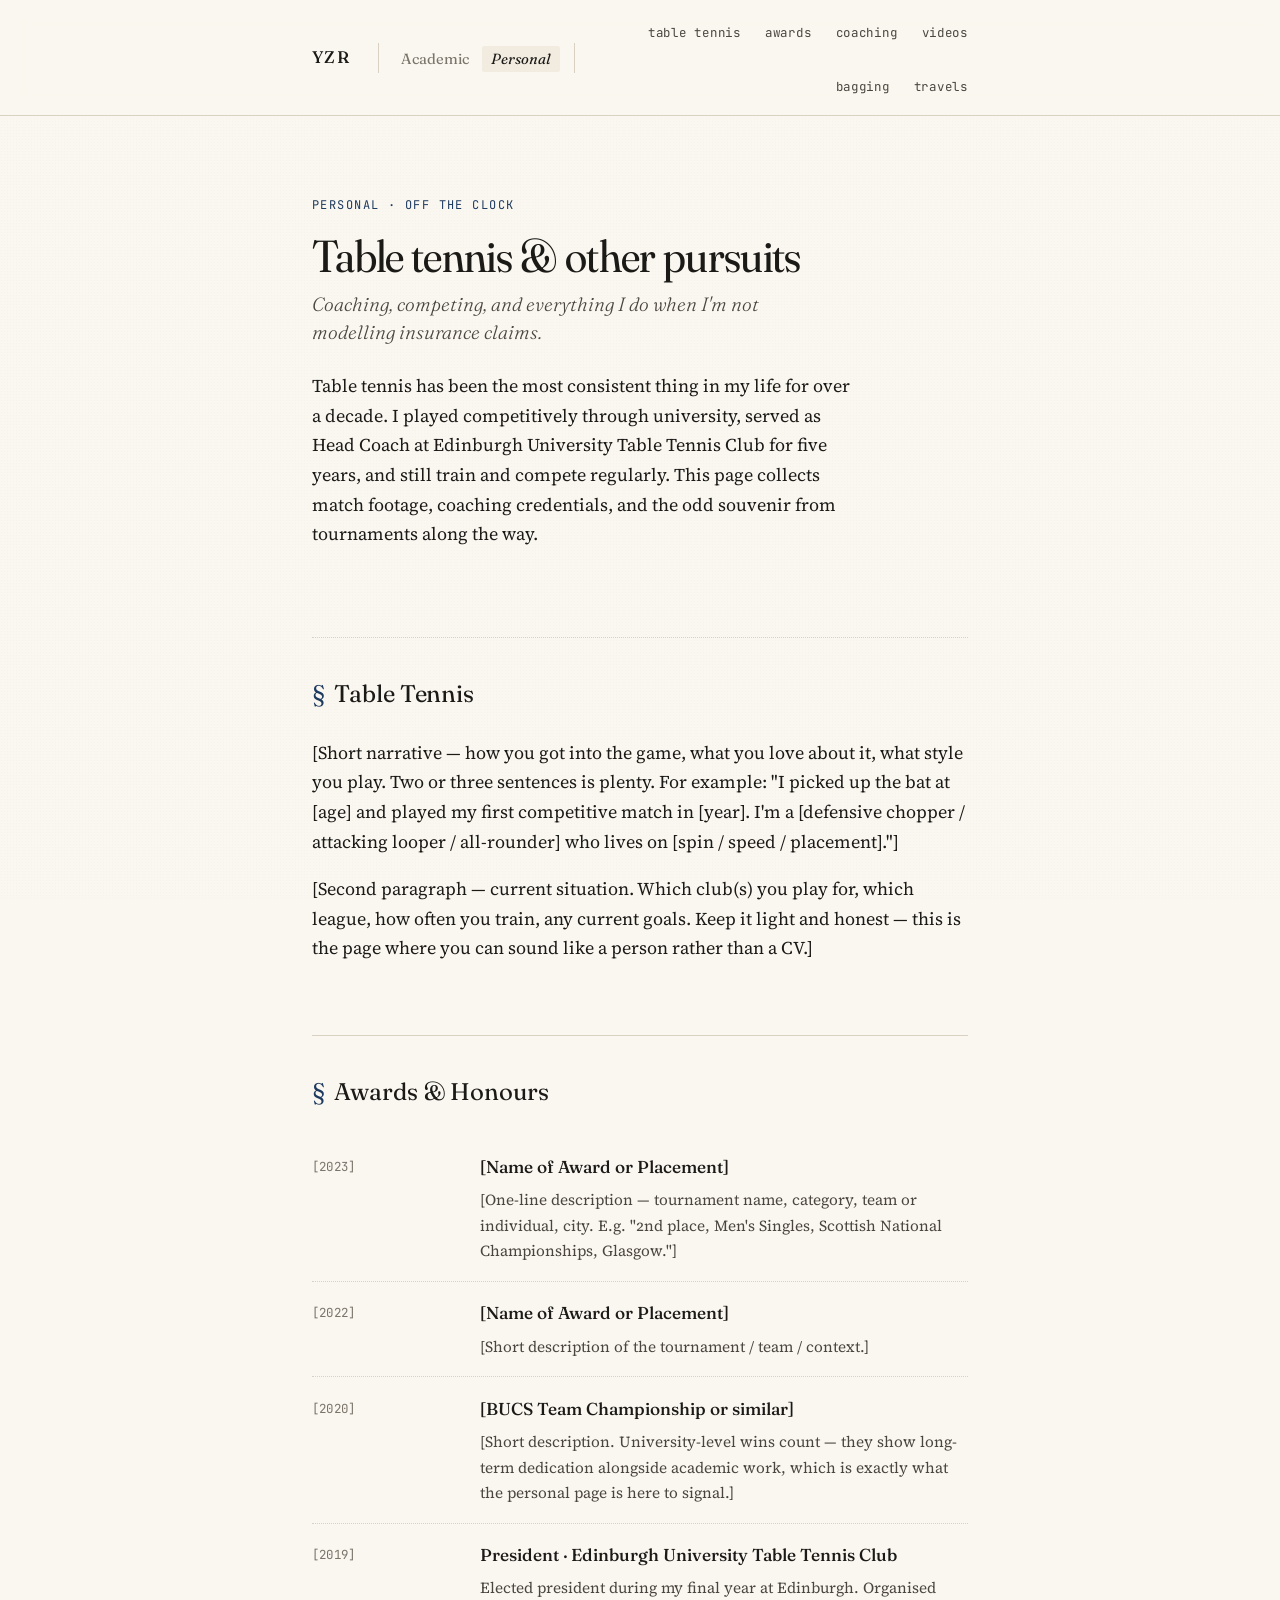
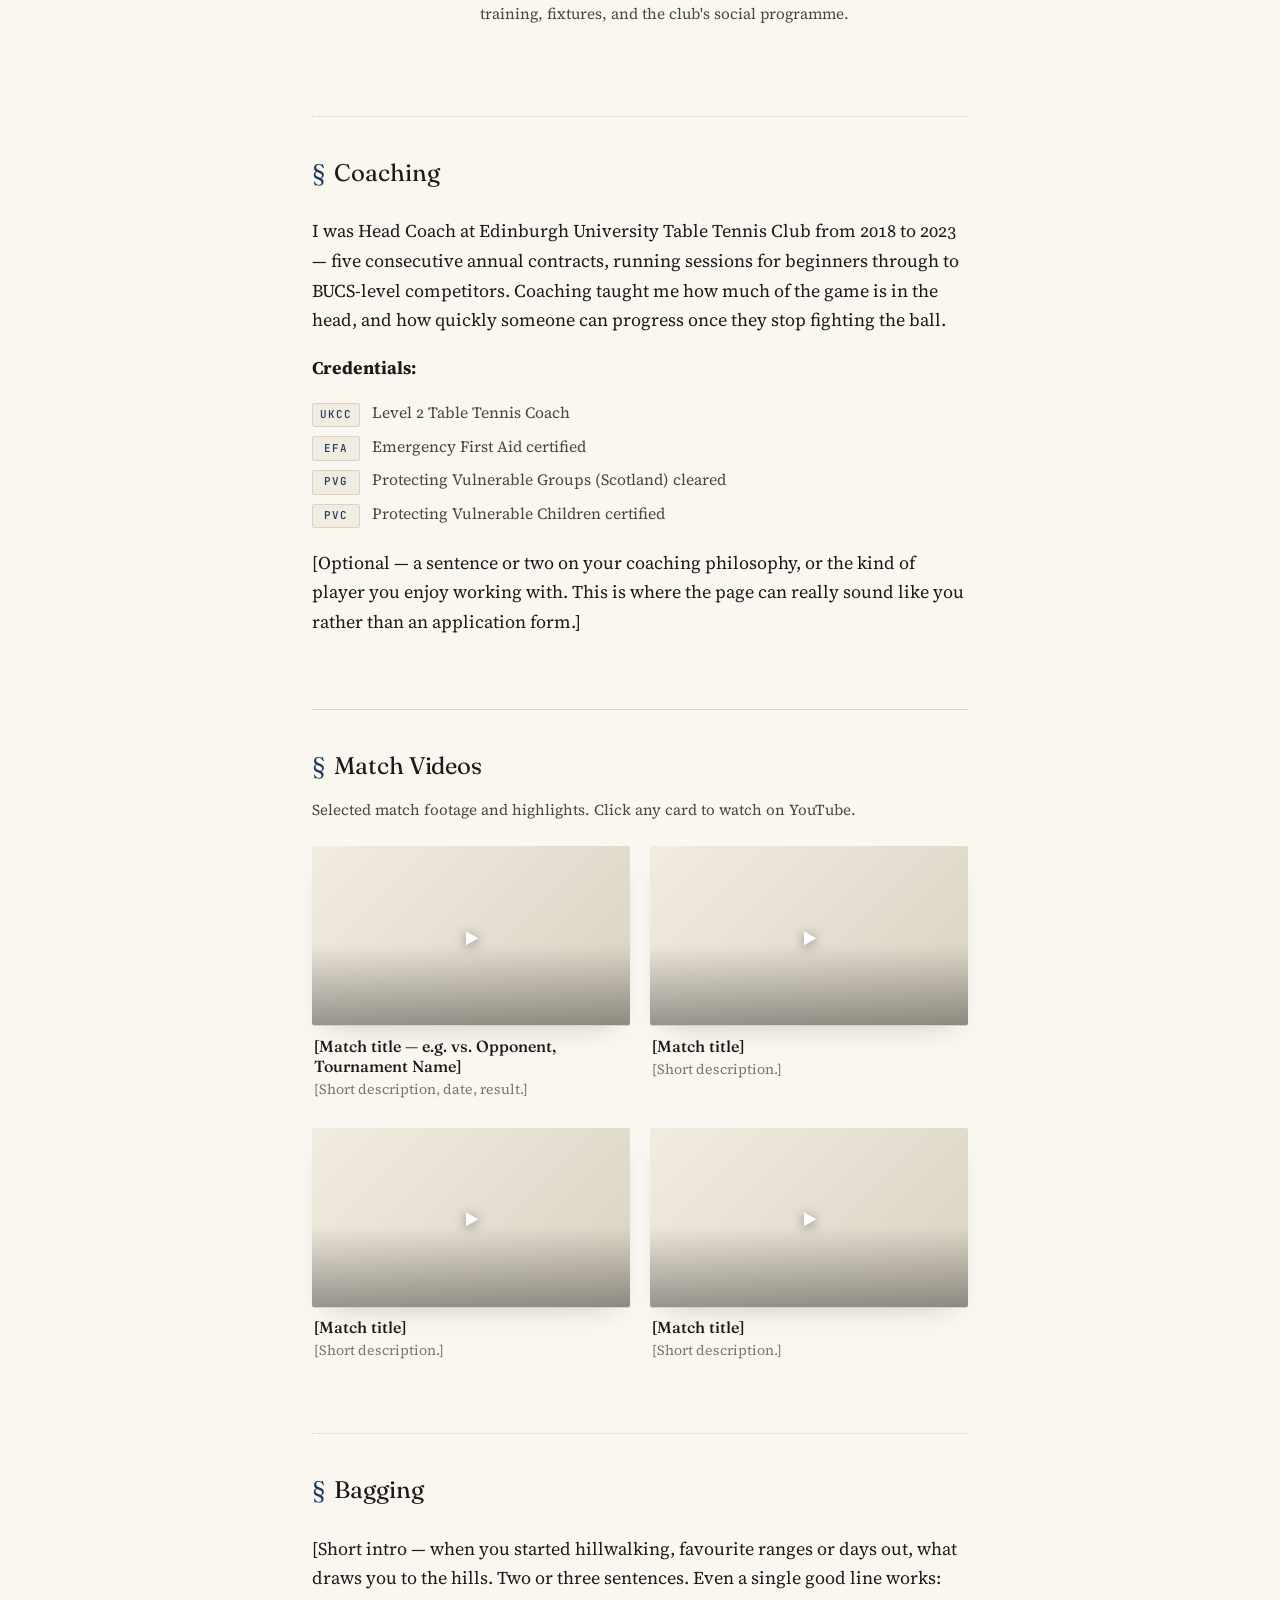
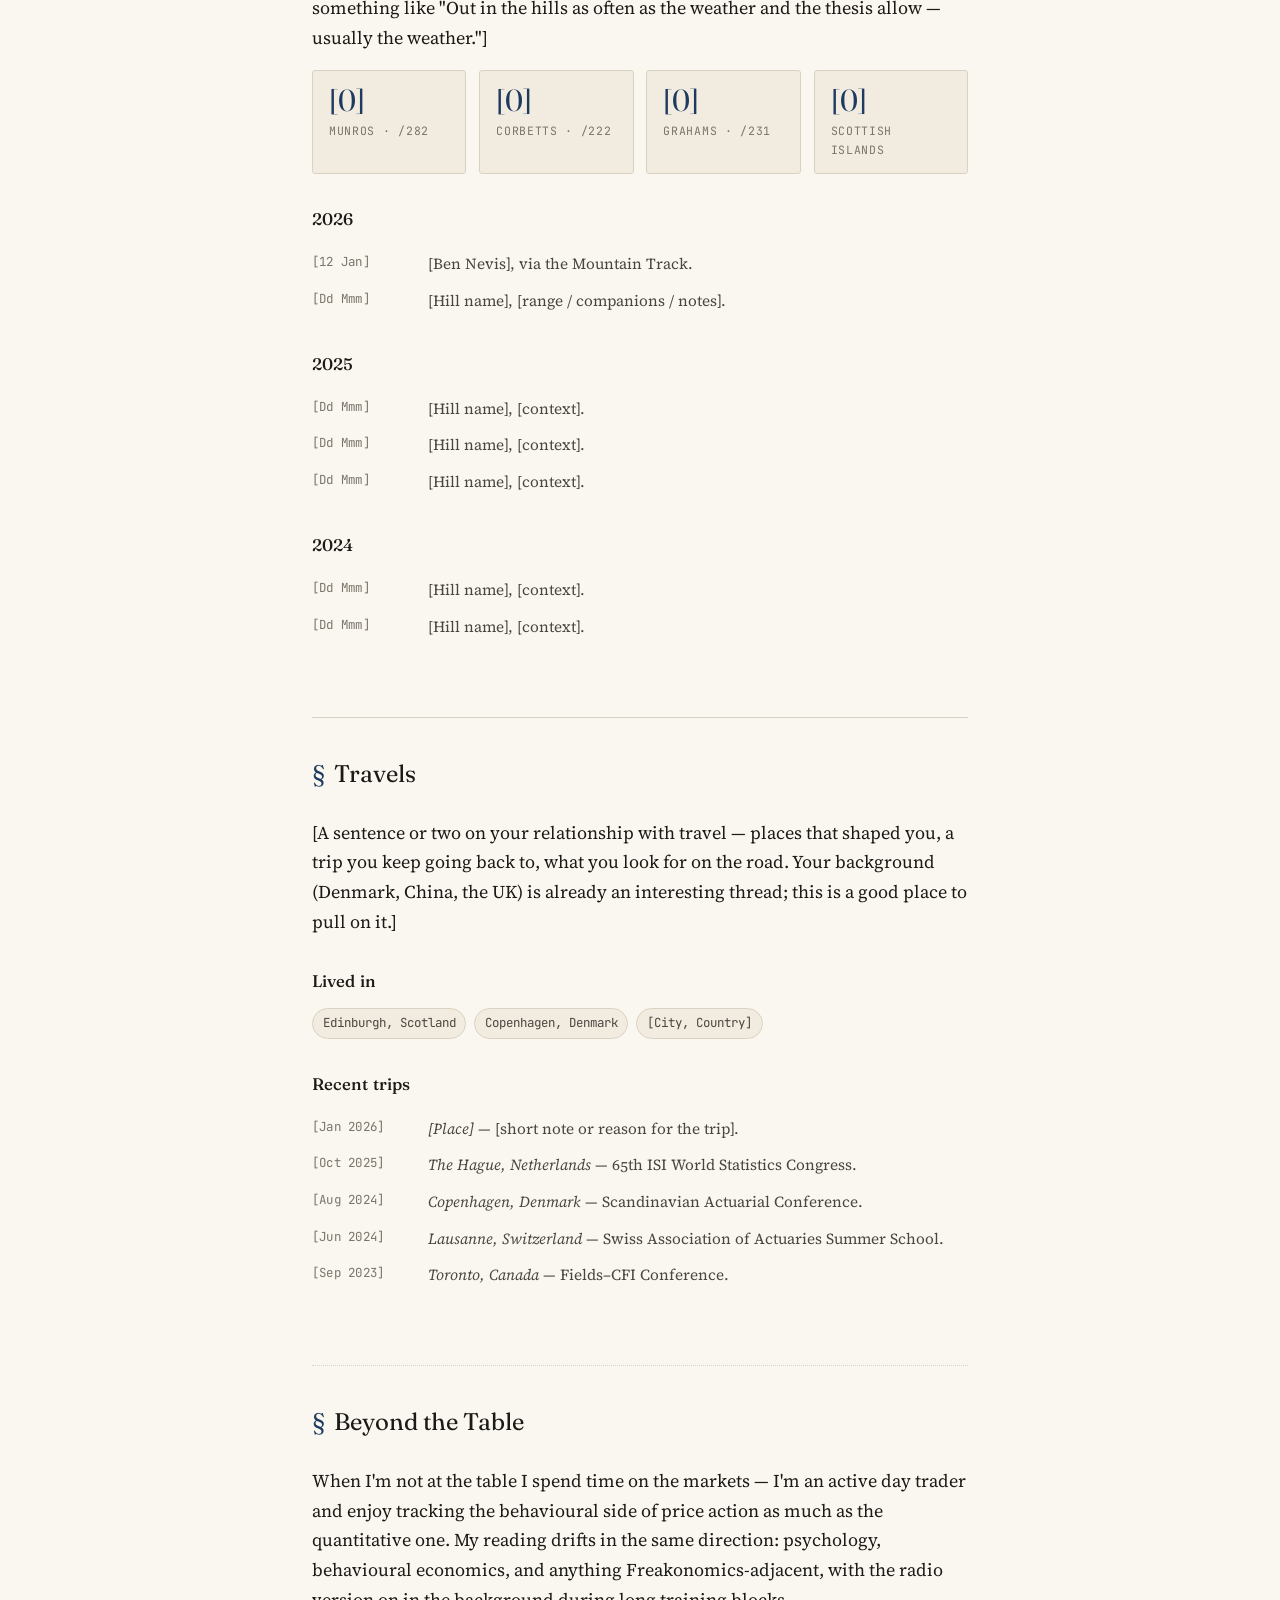
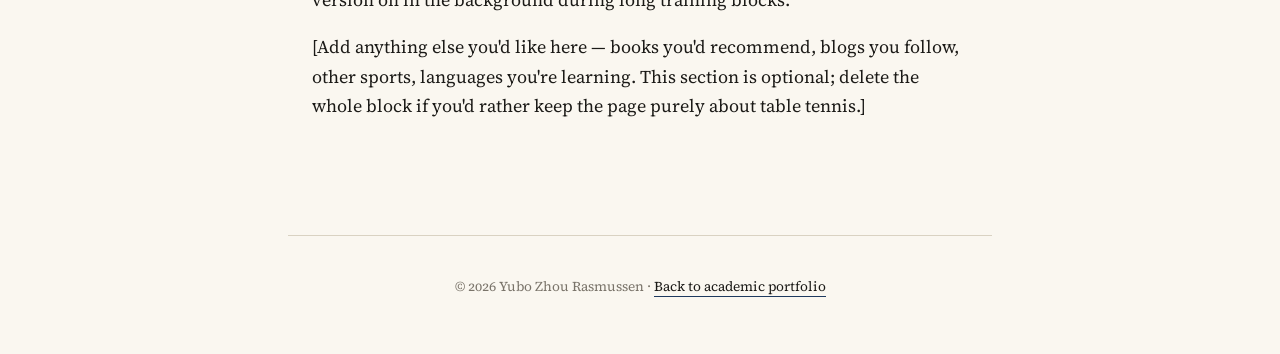
==== personal.html @ cff08b6f "Add files via upload" ====
<!doctype html>
<html lang="en">
<head>
    <meta charset="utf-8">
    <meta name="viewport" content="width=device-width, initial-scale=1">

    <title>Yubo Zhou Rasmussen — Personal</title>
    <meta name="description" content="Table tennis, coaching, and life outside the PhD.">

    <link rel="preconnect" href="https://fonts.googleapis.com">
    <link rel="preconnect" href="https://fonts.gstatic.com" crossorigin>
    <link href="https://fonts.googleapis.com/css2?family=Fraunces:ital,opsz,wght@0,9..144,300..700;1,9..144,300..600&family=Source+Serif+4:ital,opsz,wght@0,8..60,300..700;1,8..60,300..600&family=JetBrains+Mono:wght@400;500&display=swap" rel="stylesheet">

    <link rel="stylesheet" href="style.css">
</head>
<body>

<header class="site-header">
    <nav class="site-nav" aria-label="Primary">
        <a href="index.html" class="nav-brand">YZR</a>
        <ul class="nav-tabs">
            <li><a href="index.html">Academic</a></li>
            <li><a href="personal.html" class="is-current">Personal</a></li>
        </ul>
        <ul class="nav-links">
            <li><a href="#table-tennis">Table Tennis</a></li>
            <li><a href="#awards">Awards</a></li>
            <li><a href="#coaching">Coaching</a></li>
            <li><a href="#videos">Videos</a></li>
            <li><a href="#bagging">Bagging</a></li>
            <li><a href="#travels">Travels</a></li>
        </ul>
    </nav>
</header>

<main id="top">

    <!-- ======================================================
         Intro
         ====================================================== -->
    <section class="intro intro-personal">
        <div class="intro-text">
            <p class="eyebrow">Personal · Off the clock</p>
            <h1 class="display-name">Table tennis &amp; other pursuits</h1>
            <p class="tagline">
                Coaching, competing, and everything I do when I'm not modelling insurance claims.
            </p>
            <p class="intro-paragraph">
                Table tennis has been the most consistent thing in my life for over a decade. I played
                competitively through university, served as Head Coach at Edinburgh University Table
                Tennis Club for five years, and still train and compete regularly. This page collects
                match footage, coaching credentials, and the odd souvenir from tournaments along the way.
            </p>
        </div>
    </section>

    <!-- ======================================================
         Table Tennis narrative
         EDIT: rewrite these two paragraphs in your own voice
         ====================================================== -->
    <section id="table-tennis" class="content-section">
        <h2 class="section-heading">Table Tennis</h2>
        <div class="prose">
            <p>
                [Short narrative — how you got into the game, what you love about it, what
                style you play. Two or three sentences is plenty. For example: "I picked up
                the bat at [age] and played my first competitive match in [year]. I'm a
                [defensive chopper / attacking looper / all-rounder] who lives on [spin /
                speed / placement]."]
            </p>
            <p>
                [Second paragraph — current situation. Which club(s) you play for, which league,
                how often you train, any current goals. Keep it light and honest — this is the
                page where you can sound like a person rather than a CV.]
            </p>
        </div>
    </section>

    <!-- ======================================================
         Awards & honours
         EDIT: replace the example entries with your real awards.
         Duplicate any <li class="award-item"> to add more.
         ====================================================== -->
    <section id="awards" class="content-section">
        <h2 class="section-heading">Awards &amp; Honours</h2>
        <ul class="timeline">

            <li class="timeline-item award-item">
                <span class="timeline-date">[2023]</span>
                <div class="timeline-body">
                    <h3 class="timeline-title">[Name of Award or Placement]</h3>
                    <p>
                        [One-line description — tournament name, category, team or individual,
                        city. E.g. "2nd place, Men's Singles, Scottish National Championships,
                        Glasgow."]
                    </p>
                </div>
            </li>

            <li class="timeline-item award-item">
                <span class="timeline-date">[2022]</span>
                <div class="timeline-body">
                    <h3 class="timeline-title">[Name of Award or Placement]</h3>
                    <p>
                        [Short description of the tournament / team / context.]
                    </p>
                </div>
            </li>

            <li class="timeline-item award-item">
                <span class="timeline-date">[2020]</span>
                <div class="timeline-body">
                    <h3 class="timeline-title">[BUCS Team Championship or similar]</h3>
                    <p>
                        [Short description. University-level wins count — they show long-term
                        dedication alongside academic work, which is exactly what the personal
                        page is here to signal.]
                    </p>
                </div>
            </li>

            <li class="timeline-item award-item">
                <span class="timeline-date">[2019]</span>
                <div class="timeline-body">
                    <h3 class="timeline-title">President · Edinburgh University Table Tennis Club</h3>
                    <p>
                        Elected president during my final year at Edinburgh. Organised training,
                        fixtures, and the club's social programme.
                    </p>
                </div>
            </li>

        </ul>
    </section>

    <!-- ======================================================
         Coaching
         ====================================================== -->
    <section id="coaching" class="content-section">
        <h2 class="section-heading">Coaching</h2>
        <div class="prose">
            <p>
                I was Head Coach at Edinburgh University Table Tennis Club from 2018 to 2023
                — five consecutive annual contracts, running sessions for beginners through
                to BUCS-level competitors. Coaching taught me how much of the game is in the
                head, and how quickly someone can progress once they stop fighting the ball.
            </p>
            <p>
                <strong>Credentials:</strong>
            </p>
            <ul class="credential-list">
                <li><span class="credential-badge">UKCC</span> Level 2 Table Tennis Coach</li>
                <li><span class="credential-badge">EFA</span> Emergency First Aid certified</li>
                <li><span class="credential-badge">PVG</span> Protecting Vulnerable Groups (Scotland) cleared</li>
                <li><span class="credential-badge">PVC</span> Protecting Vulnerable Children certified</li>
            </ul>
            <p>
                [Optional — a sentence or two on your coaching philosophy, or the kind of
                player you enjoy working with. This is where the page can really sound like
                you rather than an application form.]
            </p>
        </div>
    </section>

    <!-- ======================================================
         Match videos
         EDIT: swap VIDEO_ID with the 11-character YouTube ID from each URL.
         A URL like https://youtu.be/dQw4w9WgXcQ has ID "dQw4w9WgXcQ".
         To add a video:
           1. Duplicate the <article class="video-card"> block below
           2. Replace the video ID in BOTH the thumbnail URL and the "Watch" link
           3. Update the title and caption
         ====================================================== -->
    <section id="videos" class="content-section">
        <h2 class="section-heading">Match Videos</h2>
        <p class="section-sub">
            Selected match footage and highlights. Click any card to watch on YouTube.
            <!-- Full channel: <a href="https://www.youtube.com/@YOURHANDLE" class="inline-link">@YOURHANDLE</a> -->
        </p>

        <div class="video-grid">

            <article class="video-card">
                <a href="https://www.youtube.com/watch?v=VIDEO_ID_1" target="_blank" rel="noopener" class="video-thumb">
                    <img src="https://img.youtube.com/vi/VIDEO_ID_1/hqdefault.jpg"
                         alt="Thumbnail for [match title]"
                         onerror="this.classList.add('video-thumb-fallback')">
                    <span class="video-play" aria-hidden="true">▶</span>
                </a>
                <div class="video-meta">
                    <h3 class="video-title">
                        <a href="https://www.youtube.com/watch?v=VIDEO_ID_1" target="_blank" rel="noopener">
                            [Match title — e.g. vs. Opponent, Tournament Name]
                        </a>
                    </h3>
                    <p class="video-caption">[Short description, date, result.]</p>
                </div>
            </article>

            <article class="video-card">
                <a href="https://www.youtube.com/watch?v=VIDEO_ID_2" target="_blank" rel="noopener" class="video-thumb">
                    <img src="https://img.youtube.com/vi/VIDEO_ID_2/hqdefault.jpg"
                         alt="Thumbnail for [match title]"
                         onerror="this.classList.add('video-thumb-fallback')">
                    <span class="video-play" aria-hidden="true">▶</span>
                </a>
                <div class="video-meta">
                    <h3 class="video-title">
                        <a href="https://www.youtube.com/watch?v=VIDEO_ID_2" target="_blank" rel="noopener">
                            [Match title]
                        </a>
                    </h3>
                    <p class="video-caption">[Short description.]</p>
                </div>
            </article>

            <article class="video-card">
                <a href="https://www.youtube.com/watch?v=VIDEO_ID_3" target="_blank" rel="noopener" class="video-thumb">
                    <img src="https://img.youtube.com/vi/VIDEO_ID_3/hqdefault.jpg"
                         alt="Thumbnail for [match title]"
                         onerror="this.classList.add('video-thumb-fallback')">
                    <span class="video-play" aria-hidden="true">▶</span>
                </a>
                <div class="video-meta">
                    <h3 class="video-title">
                        <a href="https://www.youtube.com/watch?v=VIDEO_ID_3" target="_blank" rel="noopener">
                            [Match title]
                        </a>
                    </h3>
                    <p class="video-caption">[Short description.]</p>
                </div>
            </article>

            <article class="video-card">
                <a href="https://www.youtube.com/watch?v=VIDEO_ID_4" target="_blank" rel="noopener" class="video-thumb">
                    <img src="https://img.youtube.com/vi/VIDEO_ID_4/hqdefault.jpg"
                         alt="Thumbnail for [match title]"
                         onerror="this.classList.add('video-thumb-fallback')">
                    <span class="video-play" aria-hidden="true">▶</span>
                </a>
                <div class="video-meta">
                    <h3 class="video-title">
                        <a href="https://www.youtube.com/watch?v=VIDEO_ID_4" target="_blank" rel="noopener">
                            [Match title]
                        </a>
                    </h3>
                    <p class="video-caption">[Short description.]</p>
                </div>
            </article>

        </div>
    </section>

    <!-- ======================================================
         Bagging — Scottish munros & hills
         EDIT: update the stats numbers and the year-by-year lists
         ====================================================== -->
    <section id="bagging" class="content-section">
        <h2 class="section-heading">Bagging</h2>
        <div class="prose">
            <p>
                [Short intro — when you started hillwalking, favourite ranges or days out,
                what draws you to the hills. Two or three sentences. Even a single good
                line works: something like "Out in the hills as often as the weather and
                the thesis allow — usually the weather."]
            </p>
        </div>

        <!-- Running totals — update the numbers -->
        <div class="stats-row">
            <div class="stat-item">
                <span class="stat-number">[0]</span>
                <span class="stat-label">Munros · /282</span>
            </div>
            <div class="stat-item">
                <span class="stat-number">[0]</span>
                <span class="stat-label">Corbetts · /222</span>
            </div>
            <div class="stat-item">
                <span class="stat-number">[0]</span>
                <span class="stat-label">Grahams · /231</span>
            </div>
            <div class="stat-item">
                <span class="stat-number">[0]</span>
                <span class="stat-label">Scottish islands</span>
            </div>
        </div>

        <!-- Year-by-year lists.
             Duplicate the subsection-heading + compact-list block for new years.
             -->

        <h3 class="subsection-heading">2026</h3>
        <ul class="compact-list">
            <li><span class="list-date">[12 Jan]</span> [Ben Nevis], via the Mountain Track.</li>
            <li><span class="list-date">[Dd Mmm]</span> [Hill name], [range / companions / notes].</li>
        </ul>

        <h3 class="subsection-heading">2025</h3>
        <ul class="compact-list">
            <li><span class="list-date">[Dd Mmm]</span> [Hill name], [context].</li>
            <li><span class="list-date">[Dd Mmm]</span> [Hill name], [context].</li>
            <li><span class="list-date">[Dd Mmm]</span> [Hill name], [context].</li>
        </ul>

        <h3 class="subsection-heading">2024</h3>
        <ul class="compact-list">
            <li><span class="list-date">[Dd Mmm]</span> [Hill name], [context].</li>
            <li><span class="list-date">[Dd Mmm]</span> [Hill name], [context].</li>
        </ul>

    </section>

    <!-- ======================================================
         Travels — broader trips beyond the hills
         EDIT: rewrite intro, swap in your own places and dates
         ====================================================== -->
    <section id="travels" class="content-section">
        <h2 class="section-heading">Travels</h2>
        <div class="prose">
            <p>
                [A sentence or two on your relationship with travel — places that shaped
                you, a trip you keep going back to, what you look for on the road. Your
                background (Denmark, China, the UK) is already an interesting thread; this
                is a good place to pull on it.]
            </p>
        </div>

        <h3 class="subsection-heading">Lived in</h3>
        <ul class="chip-list">
            <li>Edinburgh, Scotland</li>
            <li>Copenhagen, Denmark</li>
            <li>[City, Country]</li>
        </ul>

        <h3 class="subsection-heading">Recent trips</h3>
        <ul class="compact-list">
            <li>
                <span class="list-date">[Jan 2026]</span>
                <em>[Place]</em> — [short note or reason for the trip].
            </li>
            <li>
                <span class="list-date">[Oct 2025]</span>
                <em>The Hague, Netherlands</em> — 65th ISI World Statistics Congress.
            </li>
            <li>
                <span class="list-date">[Aug 2024]</span>
                <em>Copenhagen, Denmark</em> — Scandinavian Actuarial Conference.
            </li>
            <li>
                <span class="list-date">[Jun 2024]</span>
                <em>Lausanne, Switzerland</em> — Swiss Association of Actuaries Summer School.
            </li>
            <li>
                <span class="list-date">[Sep 2023]</span>
                <em>Toronto, Canada</em> — Fields–CFI Conference.
            </li>
        </ul>

    </section>

    <!-- ======================================================
         Other interests
         EDIT or delete whole section as you like
         ====================================================== -->
    <section id="other" class="content-section">
        <h2 class="section-heading">Beyond the Table</h2>
        <div class="prose">
            <p>
                When I'm not at the table I spend time on the markets — I'm an active day
                trader and enjoy tracking the behavioural side of price action as much as
                the quantitative one. My reading drifts in the same direction: psychology,
                behavioural economics, and anything Freakonomics-adjacent, with the radio
                version on in the background during long training blocks.
            </p>
            <p>
                [Add anything else you'd like here — books you'd recommend, blogs you follow,
                other sports, languages you're learning. This section is optional; delete the
                whole block if you'd rather keep the page purely about table tennis.]
            </p>
        </div>
    </section>

</main>

<footer class="site-footer">
    <p>
        © <span id="year">2026</span> Yubo Zhou Rasmussen ·
        <a href="index.html" class="inline-link">Back to academic portfolio</a>
    </p>
</footer>

<script>
    document.getElementById('year').textContent = new Date().getFullYear();

    (function () {
        var links = document.querySelectorAll('.nav-links a');
        var sections = Array.prototype.map.call(links, function (a) {
            var href = a.getAttribute('href');
            return href.startsWith('#') ? document.querySelector(href) : null;
        });
        function onScroll() {
            var y = window.scrollY + 120;
            var active = -1;
            for (var i = 0; i < sections.length; i++) {
                if (sections[i] && sections[i].offsetTop <= y) active = i;
            }
            links.forEach(function (a, i) { a.classList.toggle('is-active', i === active); });
        }
        window.addEventListener('scroll', onScroll, { passive: true });
        onScroll();
    })();
</script>

</body>
</html>
---- style.css ----
/* =========================================================
   Yubo Zhou Rasmussen — academic portfolio
   Aesthetic: refined academic minimalism.
   Cream paper, deep ink, muted navy accent, serif typography.
   ========================================================= */

:root {
    --paper: #faf7f0;
    --paper-deep: #f2ece0;
    --ink: #1b1a17;
    --ink-soft: #4a463f;
    --ink-mute: #7a746a;
    --rule: #d9d2c2;
    --accent: #1e3a5f;         /* deep academic navy */
    --accent-soft: #3b5a82;
    --max-width: 44rem;        /* ~704px — narrow, readable column */

    --font-display: "Fraunces", "Source Serif 4", Georgia, serif;
    --font-body: "Source Serif 4", Georgia, "Times New Roman", serif;
    --font-mono: "JetBrains Mono", ui-monospace, "SF Mono", Menlo, monospace;
}

* { box-sizing: border-box; }

html { scroll-behavior: smooth; }

body {
    margin: 0;
    background: var(--paper);
    color: var(--ink);
    font-family: var(--font-body);
    font-size: 18px;
    line-height: 1.65;
    font-feature-settings: "kern", "liga", "onum";
    -webkit-font-smoothing: antialiased;
    text-rendering: optimizeLegibility;
}

/* Subtle paper grain — very light radial texture */
body::before {
    content: "";
    position: fixed;
    inset: 0;
    pointer-events: none;
    background-image:
        radial-gradient(rgba(27, 26, 23, 0.025) 1px, transparent 1px);
    background-size: 3px 3px;
    opacity: 0.6;
    z-index: 0;
}

main, .site-header, .site-footer { position: relative; z-index: 1; }

/* =========================================================
   Header / navigation
   ========================================================= */
.site-header {
    position: sticky;
    top: 0;
    background: rgba(250, 247, 240, 0.85);
    backdrop-filter: saturate(140%) blur(10px);
    -webkit-backdrop-filter: saturate(140%) blur(10px);
    border-bottom: 1px solid var(--rule);
    z-index: 10;
}

.site-nav {
    max-width: var(--max-width);
    margin: 0 auto;
    padding: 1rem 1.5rem;
    display: flex;
    align-items: center;
    justify-content: space-between;
    gap: 1rem;
}

.nav-brand {
    font-family: var(--font-display);
    font-weight: 500;
    font-size: 1.05rem;
    letter-spacing: 0.08em;
    color: var(--ink);
    text-decoration: none;
}

.nav-links {
    list-style: none;
    margin: 0;
    padding: 0;
    display: flex;
    gap: 1.5rem;
    flex-wrap: wrap;
    justify-content: flex-end;
}

.nav-links a {
    font-family: var(--font-mono);
    font-size: 0.78rem;
    letter-spacing: 0.06em;
    text-transform: lowercase;
    color: var(--ink-soft);
    text-decoration: none;
    padding-bottom: 2px;
    border-bottom: 1px solid transparent;
    transition: color 0.18s ease, border-color 0.18s ease;
}

.nav-links a:hover,
.nav-links a.is-active {
    color: var(--accent);
    border-bottom-color: var(--accent);
}

/* =========================================================
   Layout — content column
   ========================================================= */
main {
    max-width: var(--max-width);
    margin: 0 auto;
    padding: 3rem 1.5rem 6rem;
}

.content-section {
    margin-top: 4.5rem;
    padding-top: 2.25rem;
    border-top: 1px solid var(--rule);
    animation: fade-up 0.9s ease both;
    animation-delay: 0.1s;
}

.content-section:nth-of-type(even) { border-top-style: dotted; }

@keyframes fade-up {
    from { opacity: 0; transform: translateY(8px); }
    to   { opacity: 1; transform: translateY(0); }
}

@media (prefers-reduced-motion: reduce) {
    * { animation: none !important; transition: none !important; }
    html { scroll-behavior: auto; }
}

/* =========================================================
   Intro / hero
   ========================================================= */
.intro {
    display: grid;
    grid-template-columns: 1fr auto;
    gap: 2.5rem;
    align-items: start;
    padding-top: 2rem;
}

.intro-text { min-width: 0; }

.eyebrow {
    font-family: var(--font-mono);
    font-size: 0.75rem;
    letter-spacing: 0.12em;
    text-transform: uppercase;
    color: var(--accent);
    margin: 0 0 1rem;
}

.display-name {
    font-family: var(--font-display);
    font-variation-settings: "opsz" 96, "SOFT" 40;
    font-weight: 400;
    font-size: clamp(2.4rem, 6vw, 3.4rem);
    line-height: 1.05;
    letter-spacing: -0.015em;
    margin: 0 0 0.75rem;
    color: var(--ink);
}

.tagline {
    font-family: var(--font-display);
    font-style: italic;
    font-weight: 300;
    font-size: 1.2rem;
    line-height: 1.45;
    color: var(--ink-soft);
    margin: 0 0 1.5rem;
    max-width: 32rem;
}

.intro-paragraph {
    margin: 0 0 1rem;
    max-width: 34rem;
}

.intro-photo {
    width: 160px;
    height: 160px;
    flex-shrink: 0;
    border-radius: 2px;
    overflow: hidden;
    background: var(--paper-deep);
    box-shadow: 0 1px 0 var(--rule),
                0 20px 40px -24px rgba(27, 26, 23, 0.25);
}

.intro-photo img {
    width: 100%;
    height: 100%;
    object-fit: cover;
    display: block;
    filter: saturate(0.92) contrast(1.02);
}

.photo-placeholder {
    width: 100%;
    height: 100%;
    display: flex;
    align-items: center;
    justify-content: center;
    font-family: var(--font-mono);
    font-size: 0.7rem;
    color: var(--ink-mute);
    text-align: center;
    line-height: 1.6;
    padding: 0.5rem;
    border: 1px dashed var(--rule);
}

@media (max-width: 600px) {
    .intro {
        grid-template-columns: 1fr;
        gap: 1.75rem;
    }
    .intro-photo {
        width: 120px;
        height: 120px;
        order: -1;
    }
}

/* =========================================================
   Section headings
   ========================================================= */
.section-heading {
    font-family: var(--font-display);
    font-weight: 400;
    font-size: 1.5rem;
    letter-spacing: -0.005em;
    margin: 0 0 1.5rem;
    color: var(--ink);
}

.section-heading::before {
    content: "§ ";
    color: var(--accent);
    font-weight: 400;
    margin-right: 0.15em;
}

.section-sub {
    color: var(--ink-soft);
    font-size: 0.95rem;
    margin: -0.75rem 0 1.5rem;
}

.subsection-heading {
    font-family: var(--font-display);
    font-weight: 500;
    font-size: 1.05rem;
    color: var(--ink);
    margin: 2rem 0 0.75rem;
    letter-spacing: 0.005em;
}

.skill-heading {
    font-family: var(--font-mono);
    font-size: 0.72rem;
    font-weight: 500;
    letter-spacing: 0.12em;
    text-transform: uppercase;
    color: var(--ink-mute);
    margin: 0 0 0.85rem;
}

.skill-note {
    font-size: 0.85rem;
    color: var(--ink-soft);
    margin: -0.35rem 0 0.85rem;
    line-height: 1.45;
}

/* =========================================================
   Prose / links
   ========================================================= */
.prose p {
    margin: 0 0 1.1rem;
}

.inline-link {
    color: var(--ink);
    text-decoration: none;
    background-image: linear-gradient(var(--accent), var(--accent));
    background-repeat: no-repeat;
    background-position: 0 100%;
    background-size: 100% 1px;
    padding-bottom: 1px;
    transition: background-size 0.2s ease, color 0.2s ease;
}

.inline-link:hover {
    color: var(--accent);
    background-size: 100% 2px;
}

/* =========================================================
   Skills grid
   ========================================================= */
.skills-grid {
    display: grid;
    grid-template-columns: repeat(auto-fit, minmax(200px, 1fr));
    gap: 2rem 2.5rem;
}

.chip-list {
    list-style: none;
    margin: 0;
    padding: 0;
    display: flex;
    flex-wrap: wrap;
    gap: 0.4rem 0.5rem;
}

.chip-list li {
    font-family: var(--font-mono);
    font-size: 0.78rem;
    padding: 0.25rem 0.6rem;
    color: var(--ink-soft);
    background: var(--paper-deep);
    border: 1px solid var(--rule);
    border-radius: 999px;
    transition: border-color 0.18s ease, color 0.18s ease;
}

.chip-list li:hover {
    border-color: var(--accent);
    color: var(--accent);
}

/* =========================================================
   Experience — timeline
   ========================================================= */
.timeline {
    list-style: none;
    margin: 0;
    padding: 0;
}

.timeline-item {
    display: grid;
    grid-template-columns: 9rem 1fr;
    gap: 1.5rem;
    padding: 1.1rem 0;
    border-bottom: 1px dotted var(--rule);
}

.timeline-item:last-child { border-bottom: none; }

.timeline-date {
    font-family: var(--font-mono);
    font-size: 0.78rem;
    color: var(--ink-mute);
    padding-top: 0.25rem;
    letter-spacing: 0.02em;
}

.timeline-title {
    font-family: var(--font-display);
    font-weight: 500;
    font-size: 1.08rem;
    margin: 0 0 0.35rem;
    color: var(--ink);
}

.timeline-org {
    font-weight: 400;
    font-style: italic;
    color: var(--ink-soft);
}

.timeline-body p {
    margin: 0;
    color: var(--ink-soft);
    font-size: 0.96rem;
}

@media (max-width: 560px) {
    .timeline-item {
        grid-template-columns: 1fr;
        gap: 0.3rem;
    }
    .timeline-date { padding-top: 0; }
}

/* =========================================================
   Publications
   ========================================================= */
.publication-list {
    list-style: none;
    margin: 0;
    padding: 0;
}

.publication {
    display: grid;
    grid-template-columns: 4rem 1fr;
    gap: 1.25rem;
    padding: 1.1rem 0;
    border-bottom: 1px dotted var(--rule);
}

.publication:last-child { border-bottom: none; }

.pub-year {
    font-family: var(--font-mono);
    font-size: 0.82rem;
    color: var(--accent);
    padding-top: 0.15rem;
    letter-spacing: 0.02em;
}

.pub-body p { margin: 0 0 0.2rem; }

.pub-title {
    font-family: var(--font-display);
    font-weight: 500;
    font-size: 1rem;
    color: var(--ink);
    line-height: 1.4;
}

.pub-authors {
    font-size: 0.93rem;
    color: var(--ink-soft);
}

.pub-venue {
    font-size: 0.9rem;
    color: var(--ink-mute);
}

@media (max-width: 500px) {
    .publication {
        grid-template-columns: 1fr;
        gap: 0.2rem;
    }
}

/* =========================================================
   Compact lists (talks, teaching)
   ========================================================= */
.compact-list {
    list-style: none;
    margin: 0;
    padding: 0;
}

.compact-list li {
    padding: 0.4rem 0;
    font-size: 0.96rem;
    color: var(--ink-soft);
    line-height: 1.55;
}

.list-date {
    display: inline-block;
    width: 7rem;
    font-family: var(--font-mono);
    font-size: 0.78rem;
    color: var(--ink-mute);
    letter-spacing: 0.02em;
    vertical-align: top;
}

@media (max-width: 500px) {
    .list-date { display: block; width: auto; margin-bottom: 0.15rem; }
}

/* =========================================================
   Footer
   ========================================================= */
.site-footer {
    max-width: var(--max-width);
    margin: 0 auto;
    padding: 2.5rem 1.5rem 3.5rem;
    border-top: 1px solid var(--rule);
    color: var(--ink-mute);
    font-size: 0.85rem;
    text-align: center;
}

.site-footer p { margin: 0; }

/* =========================================================
   Selection
   ========================================================= */
::selection {
    background: var(--accent);
    color: var(--paper);
}

/* =========================================================
   Tab navigation (Academic / Personal split)
   ========================================================= */
.nav-tabs {
    list-style: none;
    margin: 0;
    padding: 0;
    display: flex;
    gap: 0.25rem;
    align-items: center;
    border-left: 1px solid var(--rule);
    border-right: 1px solid var(--rule);
    padding: 0 0.85rem;
    margin-right: auto;
    margin-left: 0.75rem;
}

.nav-tabs a {
    font-family: var(--font-display);
    font-size: 0.92rem;
    font-weight: 400;
    letter-spacing: 0.005em;
    color: var(--ink-mute);
    text-decoration: none;
    padding: 0.25rem 0.55rem;
    border-radius: 2px;
    transition: color 0.18s ease, background 0.18s ease;
}

.nav-tabs a:hover {
    color: var(--accent);
    background: var(--paper-deep);
}

.nav-tabs a.is-current {
    color: var(--ink);
    font-style: italic;
    background: var(--paper-deep);
}

@media (max-width: 640px) {
    .nav-tabs {
        border: none;
        padding: 0;
        margin: 0;
        gap: 0;
    }
    .nav-tabs a { padding: 0.2rem 0.4rem; font-size: 0.85rem; }
}

/* =========================================================
   Personal page — credential badges (coaching section)
   ========================================================= */
.credential-list {
    list-style: none;
    margin: 0.5rem 0 1.2rem;
    padding: 0;
    display: flex;
    flex-direction: column;
    gap: 0.4rem;
}

.credential-list li {
    display: flex;
    align-items: baseline;
    gap: 0.75rem;
    color: var(--ink-soft);
    font-size: 0.98rem;
}

.credential-badge {
    display: inline-block;
    min-width: 3rem;
    text-align: center;
    padding: 0.15rem 0.45rem;
    font-family: var(--font-mono);
    font-size: 0.68rem;
    letter-spacing: 0.08em;
    font-weight: 500;
    color: var(--accent);
    background: var(--paper-deep);
    border: 1px solid var(--rule);
    border-radius: 2px;
    flex-shrink: 0;
}

/* =========================================================
   Personal page — match video grid
   ========================================================= */
.video-grid {
    display: grid;
    grid-template-columns: repeat(auto-fit, minmax(260px, 1fr));
    gap: 1.75rem 1.25rem;
    margin-top: 0.5rem;
}

.video-card {
    display: flex;
    flex-direction: column;
    gap: 0.65rem;
    transition: transform 0.25s ease;
}

.video-card:hover { transform: translateY(-2px); }

.video-thumb {
    position: relative;
    display: block;
    aspect-ratio: 16 / 9;
    border-radius: 2px;
    overflow: hidden;
    background:
        linear-gradient(135deg, var(--paper-deep), var(--rule));
    box-shadow: 0 1px 0 var(--rule),
                0 14px 28px -18px rgba(27, 26, 23, 0.28);
    transition: box-shadow 0.25s ease;
}

.video-thumb:hover {
    box-shadow: 0 1px 0 var(--rule),
                0 20px 36px -18px rgba(27, 26, 23, 0.42);
}

.video-thumb img {
    width: 100%;
    height: 100%;
    object-fit: cover;
    display: block;
    filter: saturate(0.92) contrast(1.03);
    transition: transform 0.35s ease;
}

.video-thumb:hover img { transform: scale(1.03); }

/* Fallback when a placeholder VIDEO_ID yields a 120x90 YouTube "no image" */
.video-thumb img.video-thumb-fallback {
    display: none;
}

.video-play {
    position: absolute;
    inset: 0;
    display: flex;
    align-items: center;
    justify-content: center;
    font-size: 1.6rem;
    color: #fff;
    text-shadow: 0 2px 12px rgba(0, 0, 0, 0.5);
    pointer-events: none;
    transition: transform 0.25s ease, opacity 0.25s ease;
}

.video-thumb::after {
    content: "";
    position: absolute;
    inset: 0;
    background: linear-gradient(180deg, transparent 55%, rgba(0, 0, 0, 0.35));
    pointer-events: none;
}

.video-thumb:hover .video-play {
    transform: scale(1.15);
}

.video-meta { padding: 0 0.1rem; }

.video-title {
    font-family: var(--font-display);
    font-weight: 500;
    font-size: 1rem;
    line-height: 1.3;
    margin: 0 0 0.2rem;
}

.video-title a {
    color: var(--ink);
    text-decoration: none;
    background-image: linear-gradient(var(--accent), var(--accent));
    background-repeat: no-repeat;
    background-position: 0 100%;
    background-size: 0 1px;
    padding-bottom: 1px;
    transition: background-size 0.2s ease, color 0.2s ease;
}

.video-card:hover .video-title a {
    background-size: 100% 1px;
    color: var(--accent);
}

.video-caption {
    margin: 0;
    font-size: 0.88rem;
    color: var(--ink-mute);
    line-height: 1.4;
}

/* =========================================================
   Personal page — intro tweaks
   ========================================================= */
.intro-personal {
    grid-template-columns: 1fr;  /* no photo, so full width */
    padding-top: 2rem;
}

.intro-personal .display-name {
    font-size: clamp(2.1rem, 5vw, 2.8rem);
}

/* =========================================================
   Personal page — bagging stats tiles
   ========================================================= */
.stats-row {
    display: grid;
    grid-template-columns: repeat(auto-fit, minmax(130px, 1fr));
    gap: 0.8rem;
    margin: 0.5rem 0 2rem;
}

.stat-item {
    display: flex;
    flex-direction: column;
    align-items: flex-start;
    padding: 0.9rem 1rem;
    background: var(--paper-deep);
    border: 1px solid var(--rule);
    border-radius: 3px;
    transition: border-color 0.18s ease;
}

.stat-item:hover { border-color: var(--accent); }

.stat-number {
    font-family: var(--font-display);
    font-variation-settings: "opsz" 96;
    font-size: 1.9rem;
    font-weight: 400;
    line-height: 1;
    color: var(--accent);
    margin-bottom: 0.3rem;
}

.stat-label {
    font-family: var(--font-mono);
    font-size: 0.72rem;
    letter-spacing: 0.06em;
    text-transform: uppercase;
    color: var(--ink-mute);
}
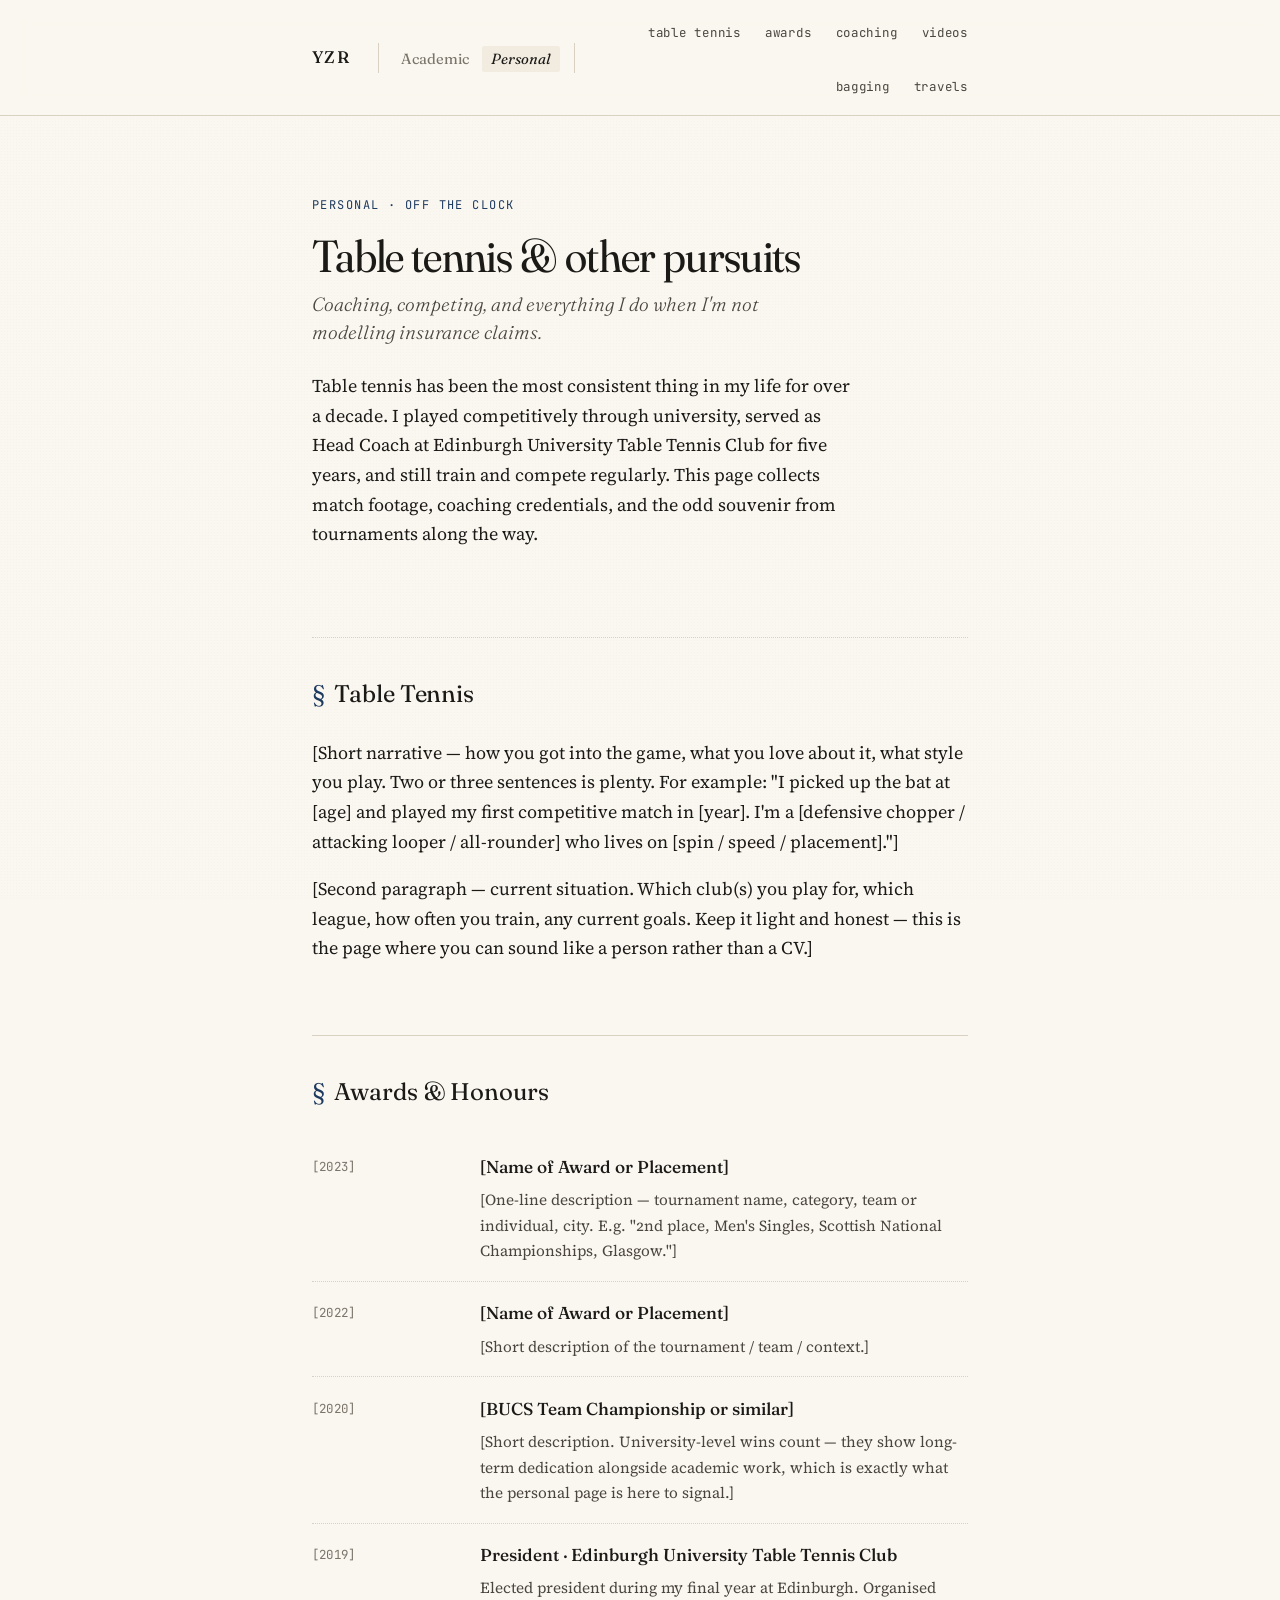
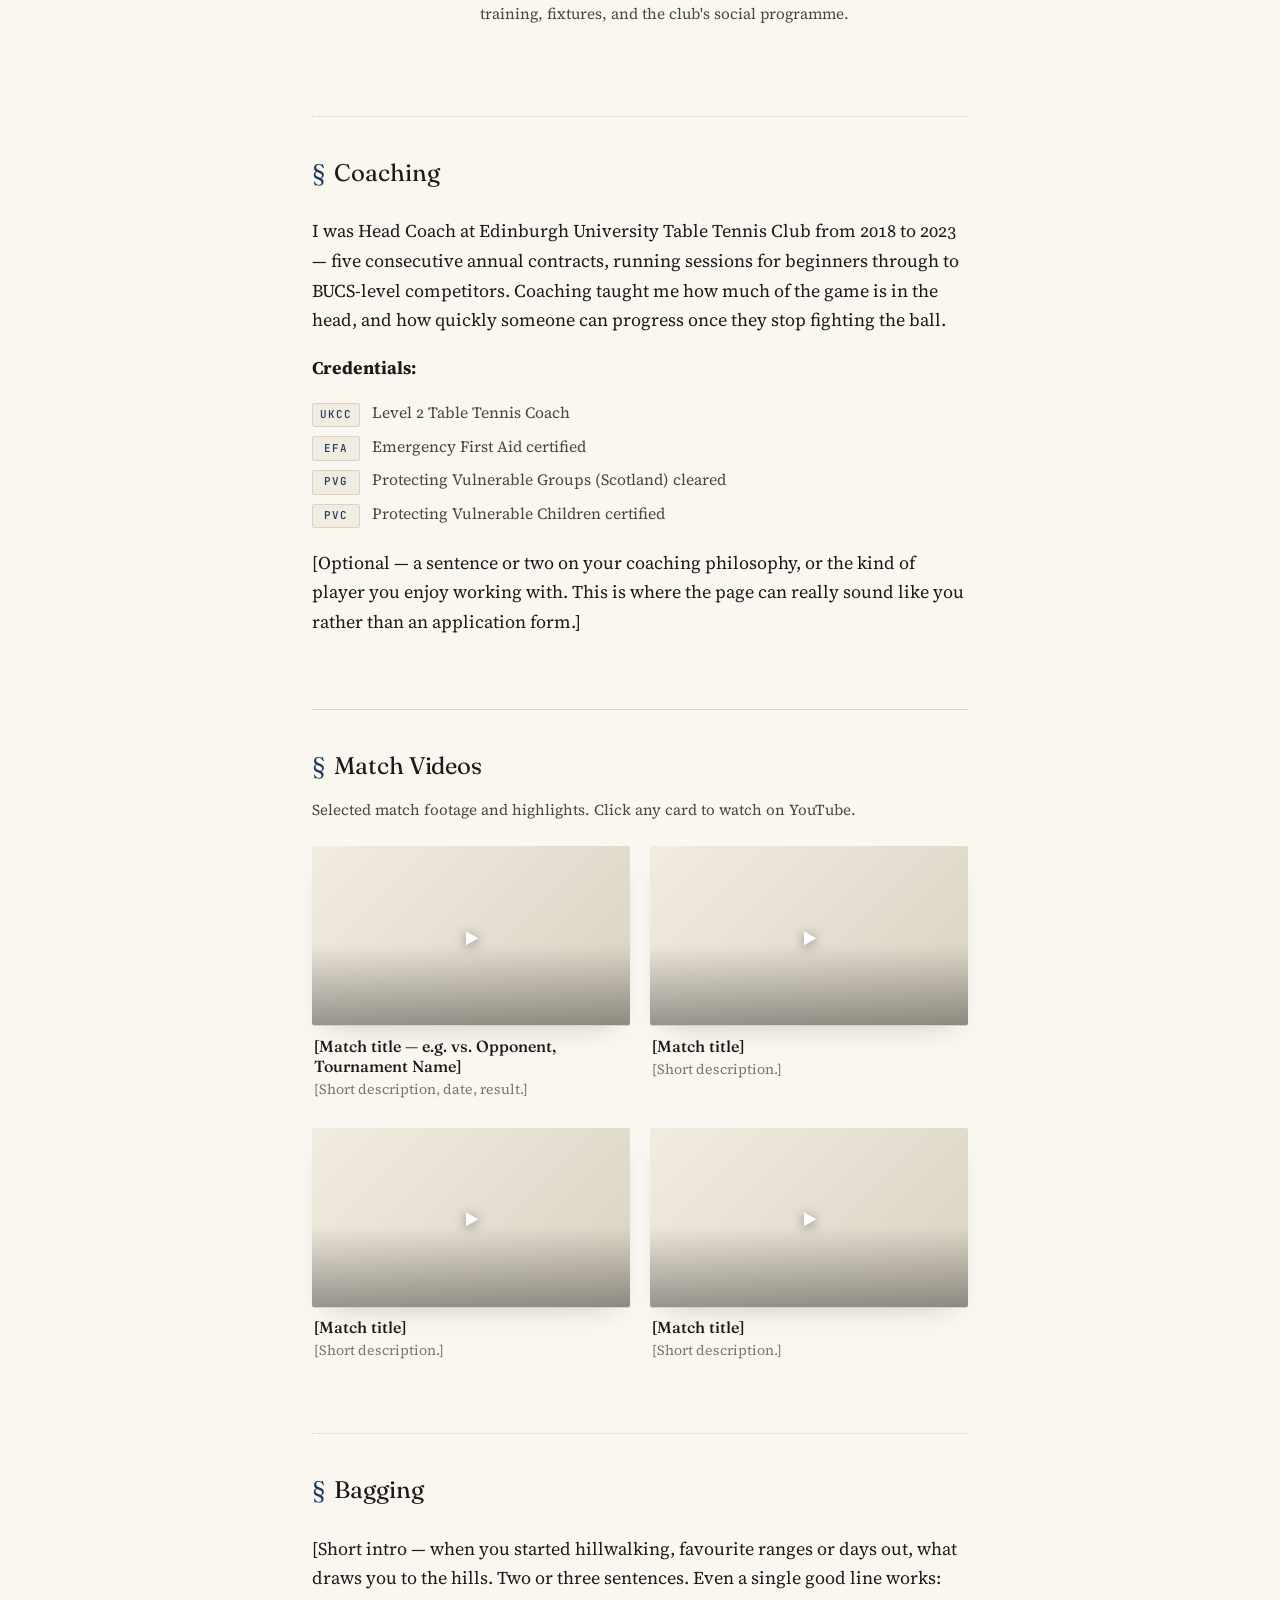
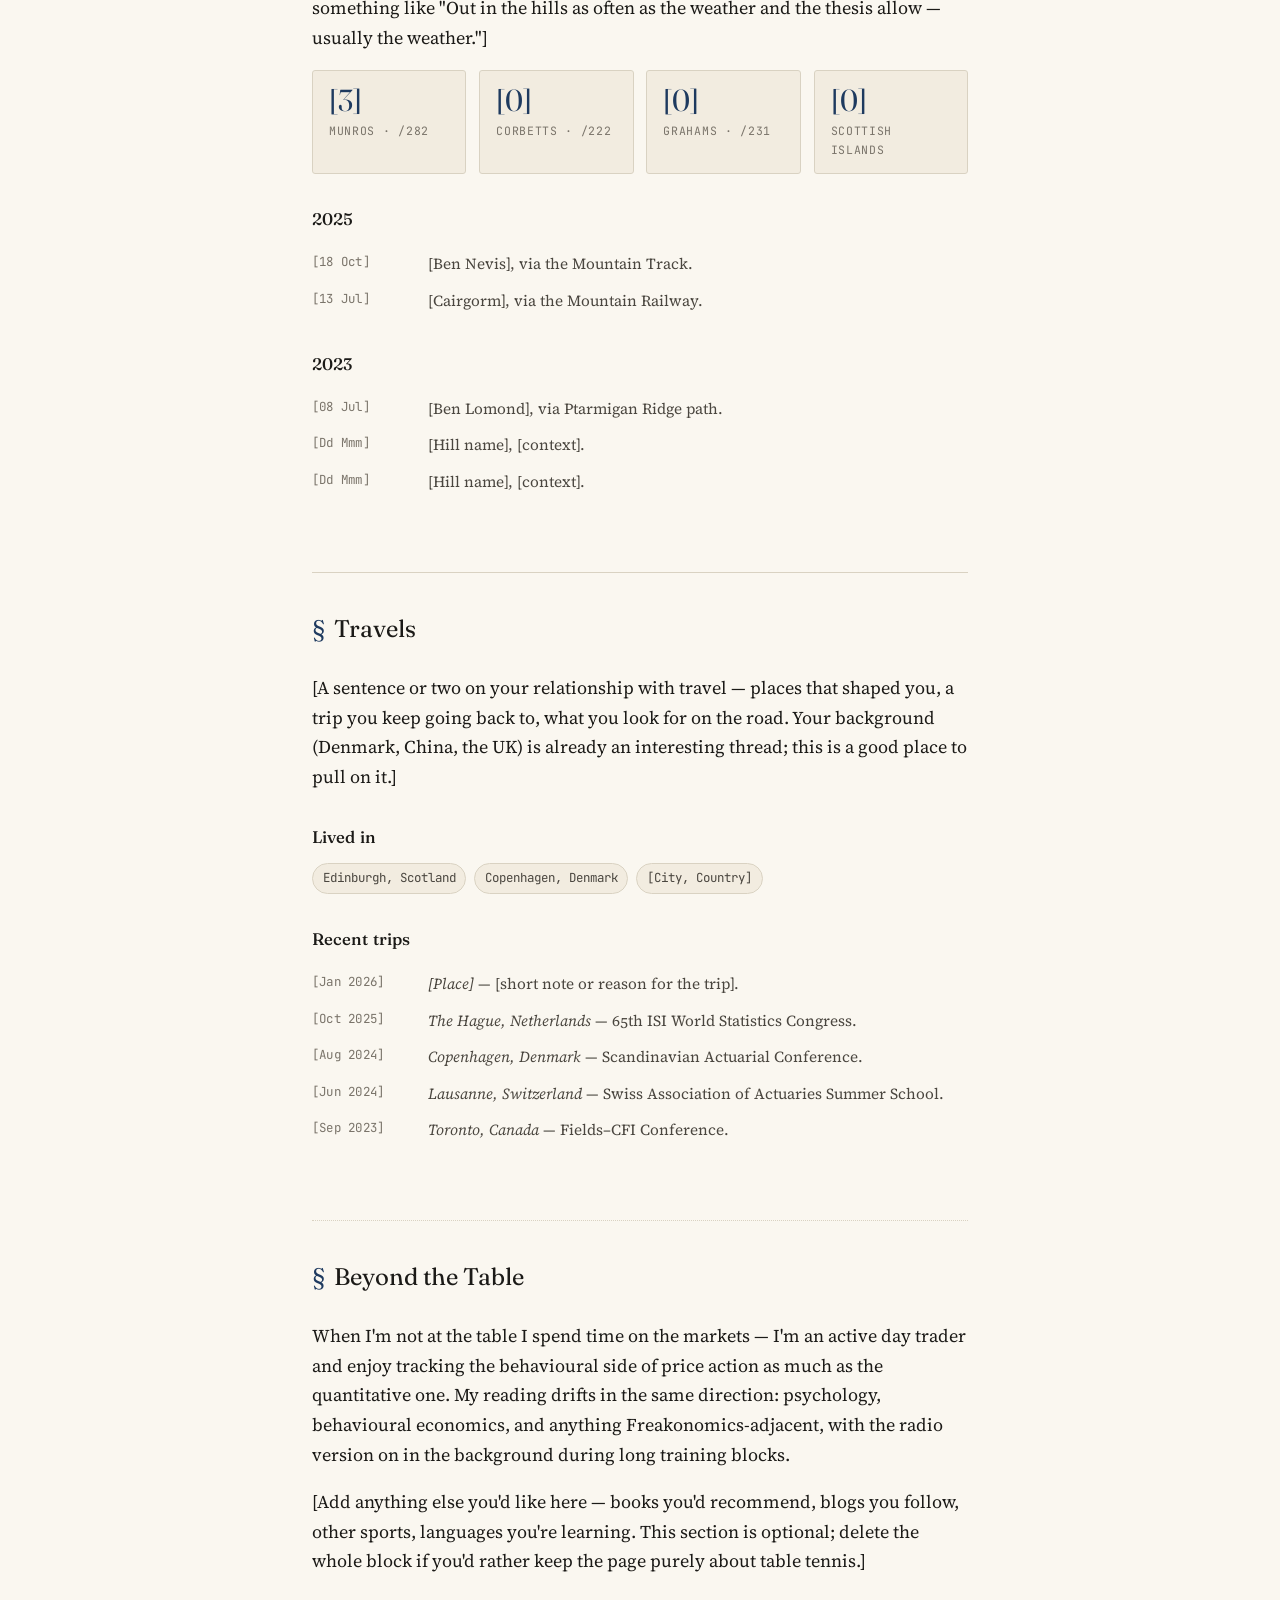
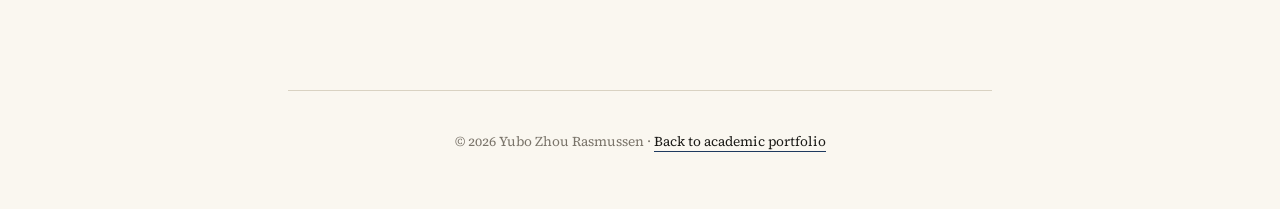
==== commit d10605f0: "Update personal.html" ====
--- a/personal.html
+++ b/personal.html
@@ -269,7 +269,7 @@
         <!-- Running totals — update the numbers -->
         <div class="stats-row">
             <div class="stat-item">
-                <span class="stat-number">[0]</span>
+                <span class="stat-number">[3]</span>
                 <span class="stat-label">Munros · /282</span>
             </div>
             <div class="stat-item">
@@ -290,21 +290,15 @@
              Duplicate the subsection-heading + compact-list block for new years.
              -->
 
-        <h3 class="subsection-heading">2026</h3>
-        <ul class="compact-list">
-            <li><span class="list-date">[12 Jan]</span> [Ben Nevis], via the Mountain Track.</li>
-            <li><span class="list-date">[Dd Mmm]</span> [Hill name], [range / companions / notes].</li>
-        </ul>
-
         <h3 class="subsection-heading">2025</h3>
         <ul class="compact-list">
-            <li><span class="list-date">[Dd Mmm]</span> [Hill name], [context].</li>
-            <li><span class="list-date">[Dd Mmm]</span> [Hill name], [context].</li>
-            <li><span class="list-date">[Dd Mmm]</span> [Hill name], [context].</li>
-        </ul>
-
-        <h3 class="subsection-heading">2024</h3>
+            <li><span class="list-date">[18 Oct]</span> [Ben Nevis], via the Mountain Track.</li>
+            <li><span class="list-date">[13 Jul]</span> [Cairgorm], via the Mountain Railway.</li>
+        </ul>
+
+        <h3 class="subsection-heading">2023</h3>
         <ul class="compact-list">
+            <li><span class="list-date">[08 Jul]</span> [Ben Lomond], via Ptarmigan Ridge path.</li>
             <li><span class="list-date">[Dd Mmm]</span> [Hill name], [context].</li>
             <li><span class="list-date">[Dd Mmm]</span> [Hill name], [context].</li>
         </ul>
--- a/style.css
+++ b/style.css
@@ -190,8 +190,8 @@
 }
 
 .intro-photo {
-    width: 160px;
-    height: 160px;
+    width: 180px;
+    height: auto;          /* was: height: 160px; */
     flex-shrink: 0;
     border-radius: 2px;
     overflow: hidden;
@@ -202,10 +202,10 @@
 
 .intro-photo img {
     width: 100%;
-    height: 100%;
-    object-fit: cover;
+    height: auto;          /* was: height: 100%; */
     display: block;
     filter: saturate(0.92) contrast(1.02);
+    /* delete the line that says: object-fit: cover; */
 }
 
 .photo-placeholder {
